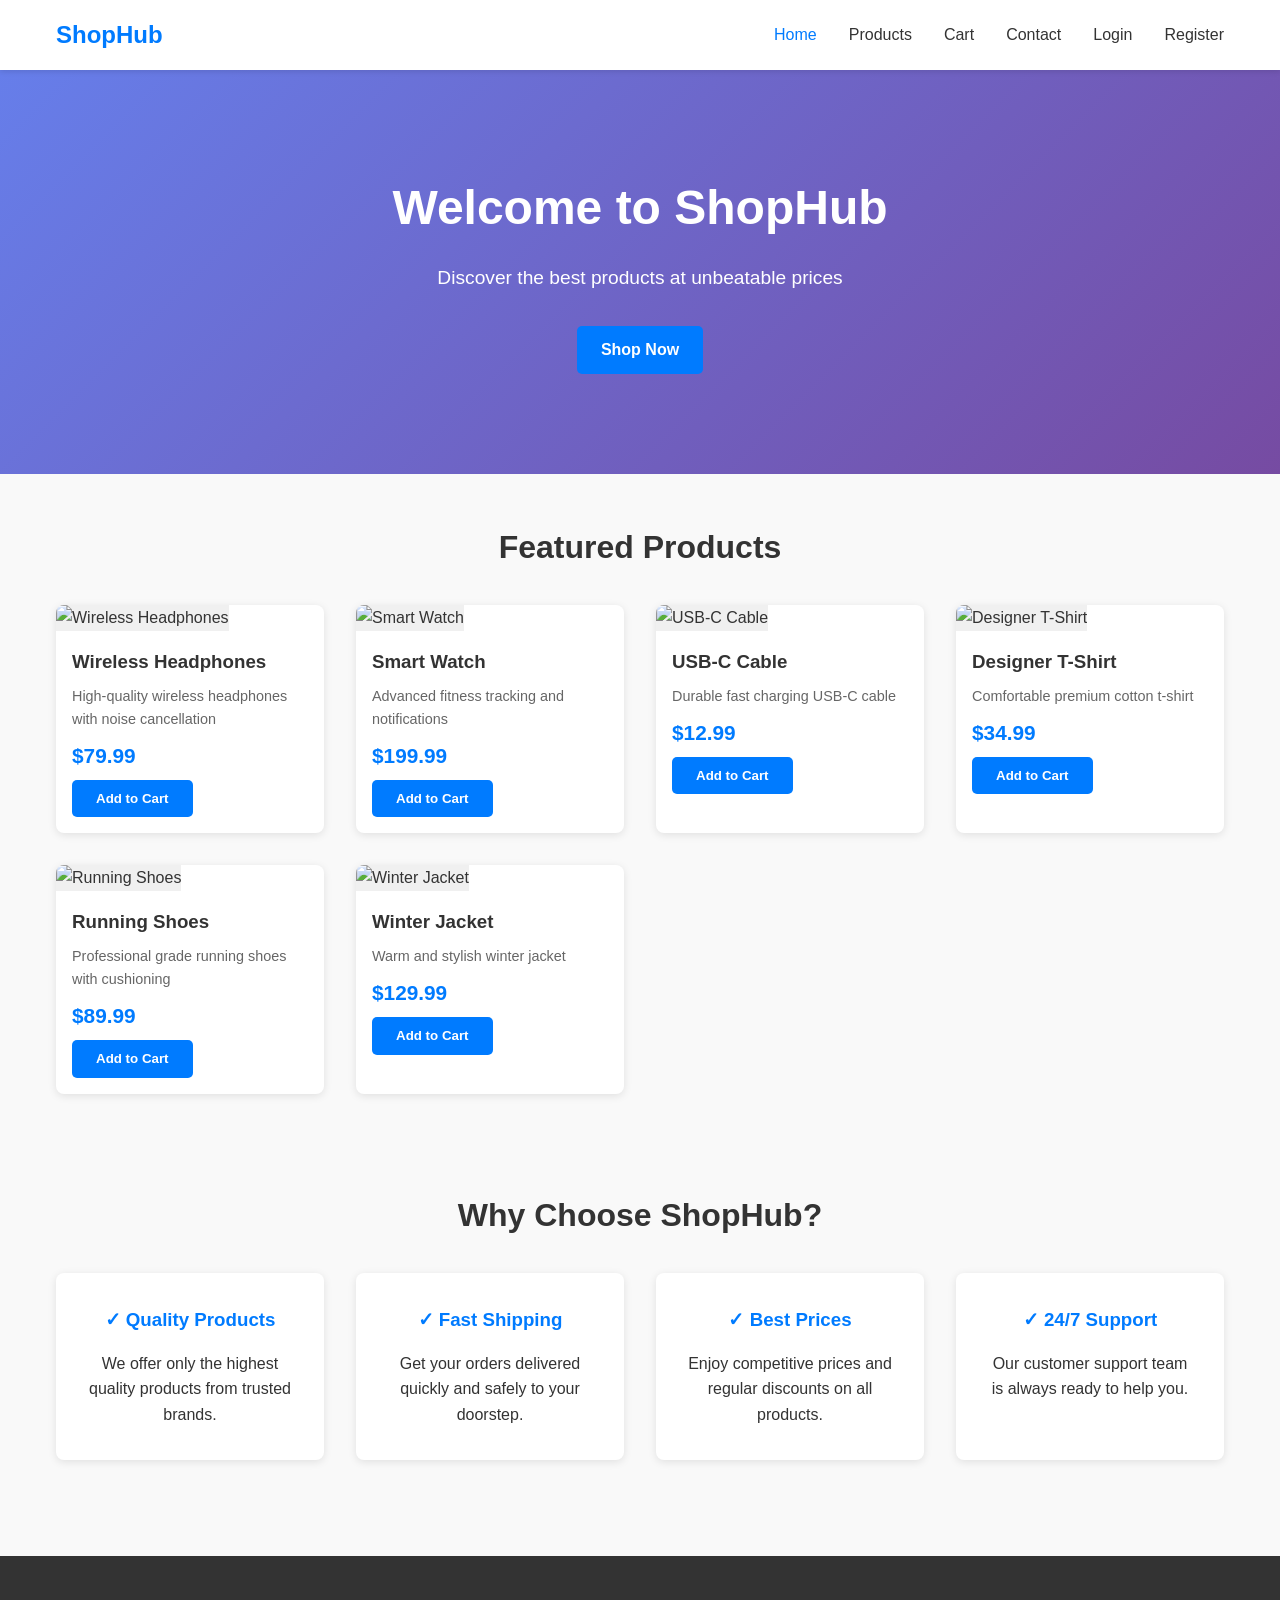
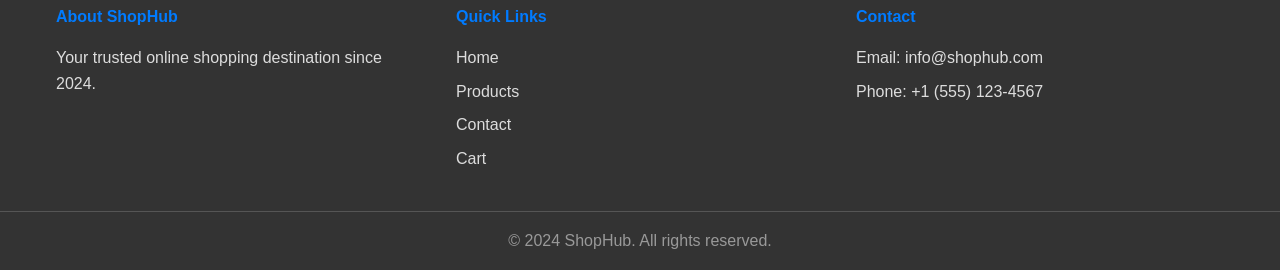
==== admin.html @ e490ec45 "Initial commit - E-commerce website" ====
<!DOCTYPE html>
<html lang="en">
<head>
    <meta charset="UTF-8">
    <meta name="viewport" content="width=device-width, initial-scale=1.0">
    <title>Admin Panel - ShopHub</title>
    <link rel="preconnect" href="https://fonts.googleapis.com">
    <link rel="preconnect" href="https://fonts.gstatic.com" crossorigin>
    <link href="https://fonts.googleapis.com/css2?family=Iosevka+Charon+Mono:ital,wght@0,300;0,400;0,500;0,700;1,300;1,400;1,500;1,700&family=Playwrite+DK+Uloopet+Guides&display=swap" rel="stylesheet">
    <link rel="stylesheet" href="style.css">
</head>
<body>
    <!-- Header & Navigation -->
    <header>
        <nav class="navbar">
            <div class="container">
                <div class="logo">ShopHub Admin</div>
                <ul class="nav-menu">
                    <li><a href="index.html">Back to Shop</a></li>
                    <li><a href="admin.html" class="active">Dashboard</a></li>
                </ul>
                <div class="hamburger">
                    <span></span>
                    <span></span>
                    <span></span>
                </div>
            </div>
        </nav>
    </header>

    <!-- Admin Panel -->
    <section class="admin-panel">
        <div class="container">
            <h1>Admin Dashboard</h1>

            <!-- Admin Stats -->
            <div class="admin-stats">
                <div class="stat-card">
                    <h3>Total Users</h3>
                    <div class="stat-number" id="totalUsers">0</div>
                </div>
                <div class="stat-card">
                    <h3>Total Orders</h3>
                    <div class="stat-number" id="totalOrders">0</div>
                </div>
                <div class="stat-card">
                    <h3>Total Messages</h3>
                    <div class="stat-number" id="totalMessages">0</div>
                </div>
                <div class="stat-card">
                    <h3>Revenue</h3>
                    <div class="stat-number" id="totalRevenue">$0.00</div>
                </div>
            </div>

            <!-- Admin Tabs -->
            <div class="admin-tabs">
                <button class="tab-btn active" onclick="showTab('users')">Users</button>
                <button class="tab-btn" onclick="showTab('orders')">Orders</button>
                <button class="tab-btn" onclick="showTab('messages')">Messages</button>
            </div>

            <!-- Users Tab -->
            <div id="usersTab" class="admin-tab-content active">
                <h2>Registered Users</h2>
                <div class="admin-table-container">
                    <table class="admin-table" id="usersTable">
                        <thead>
                            <tr>
                                <th>Name</th>
                                <th>Email</th>
                                <th>Phone</th>
                                <th>Registration Date</th>
                                <th>Actions</th>
                            </tr>
                        </thead>
                        <tbody id="usersTableBody">
                            <!-- Users will be loaded here -->
                        </tbody>
                    </table>
                </div>
            </div>

            <!-- Orders Tab -->
            <div id="ordersTab" class="admin-tab-content">
                <h2>Order History</h2>
                <div class="admin-table-container">
                    <table class="admin-table" id="ordersTable">
                        <thead>
                            <tr>
                                <th>Order ID</th>
                                <th>Customer</th>
                                <th>Email</th>
                                <th>Phone</th>
                                <th>Items</th>
                                <th>Total</th>
                                <th>Date</th>
                                <th>Actions</th>
                            </tr>
                        </thead>
                        <tbody id="ordersTableBody">
                            <!-- Orders will be loaded here -->
                        </tbody>
                    </table>
                </div>
            </div>

            <!-- Messages Tab -->
            <div id="messagesTab" class="admin-tab-content">
                <h2>Contact Messages</h2>
                <div class="admin-table-container">
                    <table class="admin-table" id="messagesTable">
                        <thead>
                            <tr>
                                <th>Name</th>
                                <th>Email</th>
                                <th>Subject</th>
                                <th>Message</th>
                                <th>Date</th>
                                <th>Actions</th>
                            </tr>
                        </thead>
                        <tbody id="messagesTableBody">
                            <!-- Messages will be loaded here -->
                        </tbody>
                    </table>
                </div>
            </div>
        </div>
    </section>

    <!-- Footer -->
    <footer>
        <div class="container footer-content">
            <div class="footer-section">
                <h4>About ShopHub</h4>
                <p>Your trusted online shopping destination since 2024.</p>
            </div>
            <div class="footer-section">
                <h4>Quick Links</h4>
                <ul>
                    <li><a href="index.html">Home</a></li>
                    <li><a href="products.html">Products</a></li>
                    <li><a href="contact.html">Contact</a></li>
                    <li><a href="cart.html">Cart</a></li>
                </ul>
            </div>
            <div class="footer-section">
                <h4>Contact</h4>
                <p>Email: info@shophub.com</p>
                <p>Phone: +1 (555) 123-4567</p>
            </div>
        </div>
        <div class="footer-bottom">
            <p>&copy; 2024 ShopHub. All rights reserved.</p>
        </div>
    </footer>
    <script src="script.js"></script>

<script>
window.onload = function () {
    let access = sessionStorage.getItem("adminAccess");

    if (access !== "granted") {
        let password = prompt("Enter Admin Password:");
        console.log("Entered:", password);
        if (password && password.trim() === "Soumya_admin_2026_@7325996774") {
            sessionStorage.setItem("adminAccess", "granted");
            loadAdminData();
        } else {
            alert("Access Denied!");
            window.location.href = "index.html";
        }
    } else {
        loadAdminData();
    }
}
</script>
</body>
</html>
---- style.css ----
* {
    margin: 0;
    padding: 0;
    box-sizing: border-box;
}

body {
    font-family: 'Segoe UI', Tahoma, Geneva, Verdana, sans-serif;
    line-height: 1.6;
    color: #333;
    background-color: #f9f9f9;
}

.container {
    max-width: 1200px;
    margin: 0 auto;
    padding: 0 1rem;
}

/* Header & Navigation */
header {
    background-color: #fff;
    box-shadow: 0 2px 5px rgba(0,0,0,0.1);
    position: sticky;
    top: 0;
    z-index: 100;
}

.navbar {
    padding: 0;
}

.navbar .container {
    display: flex;
    justify-content: space-between;
    align-items: center;
    padding: 1rem 1rem;
}

.logo {
    font-size: 1.5rem;
    font-weight: bold;
    color: #007bff;
    text-decoration: none;
}

.nav-menu {
    display: flex !important;
    list-style: none;
    gap: 2rem;
}

.nav-menu a {
    text-decoration: none;
    color: #333;
    transition: color 0.3s;
    font-weight: 500;
}

.nav-menu a:hover,
.nav-menu a.active {
    color: #007bff;
}

.hamburger {
    display: none;
    flex-direction: column;
    cursor: pointer;
}

.hamburger span {
    width: 25px;
    height: 3px;
    background-color: #333;
    margin: 5px 0;
    transition: 0.3s;
}

.hamburger.active span:nth-child(1) {
    transform: rotate(-45deg) translate(-5px, 6px);
}

.hamburger.active span:nth-child(2) {
    opacity: 0;
}

.hamburger.active span:nth-child(3) {
    transform: rotate(45deg) translate(-5px, -6px);
}

/* Hero Section */
.hero {
    background: linear-gradient(135deg, #667eea 0%, #764ba2 100%);
    color: white;
    padding: 100px 20px;
    text-align: center;
}

.hero-content h1 {
    font-size: 3rem;
    margin-bottom: 1rem;
}

.hero-content p {
    font-size: 1.2rem;
    margin-bottom: 2rem;
}

/* Featured Products Section */
.featured-products {
    padding: 3rem 0;
}

.featured-products h2 {
    text-align: center;
    font-size: 2rem;
    margin-bottom: 2rem;
    color: #333;
}

/* Products Grid */
.products-grid {
    display: grid;
    grid-template-columns: repeat(auto-fill, minmax(250px, 1fr));
    gap: 2rem;
    margin-top: 2rem;
}

.product-card {
    background: #fff;
    border-radius: 8px;
    overflow: hidden;
    box-shadow: 0 2px 8px rgba(0,0,0,0.1);
    transition: transform 0.3s, box-shadow 0.3s;
}

.product-card:hover {
    transform: translateY(-5px);
    box-shadow: 0 5px 20px rgba(0,0,0,0.15);
}

.product-image {
    width: 100%;
    height: 200px;
    object-fit: cover;
    background-color: #f0f0f0;
}

.product-info {
    padding: 1rem;
}

.product-info h3 {
    margin-bottom: 0.5rem;
    color: #333;
}

.product-info p {
    font-size: 0.9rem;
    color: #666;
    margin-bottom: 0.5rem;
}

.product-info .category {
    font-size: 0.85rem;
    color: #999;
    font-weight: 600;
}

.product-price {
    font-size: 1.3rem;
    color: #007bff;
    font-weight: bold;
    margin: 0.5rem 0;
}

/* Buttons */
.btn {
    display: inline-block;
    background-color: #007bff;
    color: white;
    padding: 0.7rem 1.5rem;
    border: none;
    border-radius: 5px;
    cursor: pointer;
    text-decoration: none;
    font-weight: 600;
    transition: background-color 0.3s;
    text-align: center;
}

.btn:hover {
    background-color: #0056b3;
}

.btn-primary {
    background-color: #007bff;
}

.btn-primary:hover {
    background-color: #0056b3;
}

.btn-secondary {
    background-color: #6c757d;
}

.btn-secondary:hover {
    background-color: #545b62;
}

.btn-full {
    width: 100%;
    display: block;
    margin-top: 1rem;
}

.btn-remove {
    background-color: #dc3545;
    color: white;
    border: none;
    padding: 0.5rem 1rem;
    border-radius: 5px;
    cursor: pointer;
    font-weight: bold;
    transition: background-color 0.3s;
}

.btn-remove:hover {
    background-color: #c82333;
}

/* About Section */
.about {
    background-color: #f9f9f9;
    padding: 3rem 0;
}

.about h2 {
    text-align: center;
    font-size: 2rem;
    margin-bottom: 2rem;
}

.features-grid {
    display: grid;
    grid-template-columns: repeat(auto-fit, minmax(250px, 1fr));
    gap: 2rem;
    margin-top: 2rem;
}

.feature {
    background: white;
    padding: 2rem;
    border-radius: 8px;
    box-shadow: 0 2px 8px rgba(0,0,0,0.1);
    text-align: center;
}

.feature h3 {
    color: #007bff;
    margin-bottom: 1rem;
}

/* Products Page */
.products-page {
    padding: 2rem 0;
}

.products-page h1 {
    font-size: 2.5rem;
    margin-bottom: 2rem;
    text-align: center;
}

.filter-section {
    display: flex;
    gap: 1rem;
    margin-bottom: 2rem;
    flex-wrap: wrap;
    justify-content: center;
}

.search-box,
.filter-select {
    padding: 0.7rem;
    border: 1px solid #ddd;
    border-radius: 5px;
    font-size: 1rem;
}

.search-box {
    flex: 1;
    min-width: 200px;
}

.filter-select {
    min-width: 150px;
}

.no-products {
    text-align: center;
    padding: 2rem;
    font-size: 1.1rem;
    color: #666;
}

/* Cart Page */
.cart-page {
    padding: 2rem 0;
}

.cart-page h1 {
    font-size: 2.5rem;
    margin-bottom: 2rem;
    text-align: center;
}

.cart-wrapper {
    display: grid;
    grid-template-columns: 2fr 1fr;
    gap: 2rem;
    margin-top: 2rem;
}

.cart-items {
    background: white;
    padding: 2rem;
    border-radius: 8px;
    box-shadow: 0 2px 8px rgba(0,0,0,0.1);
}

.empty-cart {
    text-align: center;
    padding: 3rem;
}

.cart-item {
    display: flex;
    gap: 1rem;
    padding: 1rem 0;
    border-bottom: 1px solid #eee;
    align-items: center;
}

.cart-item:last-child {
    border-bottom: none;
}

.cart-item-image {
    width: 100px;
    height: 100px;
    object-fit: cover;
    border-radius: 5px;
}

.cart-item-info {
    flex: 1;
}

.cart-item-info h3 {
    margin-bottom: 0.5rem;
}

.cart-item-info p {
    margin: 0.25rem 0;
    color: #666;
    font-size: 0.9rem;
}

.cart-item-price {
    color: #007bff;
    font-weight: bold;
    font-size: 1.1rem;
}

.cart-item-quantity {
    display: flex;
    align-items: center;
    gap: 0.5rem;
}

.cart-item-quantity button {
    background-color: #007bff;
    color: white;
    border: none;
    width: 30px;
    height: 30px;
    border-radius: 3px;
    cursor: pointer;
    font-weight: bold;
}

.cart-item-quantity button:hover {
    background-color: #0056b3;
}

.cart-item-quantity input {
    width: 40px;
    text-align: center;
    border: 1px solid #ddd;
    padding: 0.3rem;
    border-radius: 3px;
}

.cart-item-total {
    font-weight: bold;
    font-size: 1.1rem;
    min-width: 100px;
    text-align: right;
}

.cart-summary {
    background: white;
    padding: 2rem;
    border-radius: 8px;
    box-shadow: 0 2px 8px rgba(0,0,0,0.1);
    height: fit-content;
    position: sticky;
    top: 100px;
}

.cart-summary h2 {
    margin-bottom: 1rem;
    padding-bottom: 1rem;
    border-bottom: 2px solid #007bff;
}

.summary-row {
    display: flex;
    justify-content: space-between;
    margin-bottom: 0.5rem;
    padding: 0.5rem 0;
}

.summary-row.total {
    font-size: 1.2rem;
    font-weight: bold;
    border-top: 1px solid #ddd;
    padding-top: 1rem;
    margin-top: 1rem;
}

/* Checkout Page */
.checkout-page {
    padding: 2rem 0;
}

.checkout-page h1 {
    font-size: 2.5rem;
    margin-bottom: 2rem;
    text-align: center;
}

.checkout-wrapper {
    display: grid;
    grid-template-columns: 2fr 1fr;
    gap: 2rem;
}

.checkout-section {
    background: white;
    padding: 2rem;
    border-radius: 8px;
    box-shadow: 0 2px 8px rgba(0,0,0,0.1);
}

.checkout-section h2 {
    margin-bottom: 1.5rem;
    padding-bottom: 1rem;
    border-bottom: 2px solid #007bff;
}

.form-group {
    margin-bottom: 1.5rem;
}

.form-group label {
    display: block;
    margin-bottom: 0.5rem;
    font-weight: 600;
    color: #333;
}

.form-group input,
.form-group textarea {
    width: 100%;
    padding: 0.7rem;
    border: 1px solid #ddd;
    border-radius: 5px;
    font-family: inherit;
    font-size: 1rem;
}

.form-group input:focus,
.form-group textarea:focus {
    outline: none;
    border-color: #007bff;
    box-shadow: 0 0 5px rgba(0, 123, 255, 0.25);
}

.form-row {
    display: grid;
    grid-template-columns: 1fr 1fr;
    gap: 1rem;
}

.order-summary {
    background: white;
    padding: 2rem;
    border-radius: 8px;
    box-shadow: 0 2px 8px rgba(0,0,0,0.1);
    height: fit-content;
    position: sticky;
    top: 100px;
}

.order-summary h2 {
    margin-bottom: 1.5rem;
    padding-bottom: 1rem;
    border-bottom: 2px solid #007bff;
}

.items-summary {
    margin-bottom: 1.5rem;
    max-height: 300px;
    overflow-y: auto;
}

.summary-item {
    display: flex;
    justify-content: space-between;
    padding: 0.5rem 0;
    border-bottom: 1px solid #eee;
}

.summary-totals .summary-row {
    padding: 0.5rem 0;
}

/* Contact Page */
.contact-page {
    padding: 2rem 0;
}

.contact-page h1 {
    font-size: 2.5rem;
    margin-bottom: 1rem;
    text-align: center;
}

.subtitle {
    text-align: center;
    color: #666;
    font-size: 1.1rem;
    margin-bottom: 3rem;
}

.contact-wrapper {
    display: grid;
    grid-template-columns: 1fr 1fr;
    gap: 3rem;
}

.contact-form-section {
    background: white;
    padding: 2rem;
    border-radius: 8px;
    box-shadow: 0 2px 8px rgba(0,0,0,0.1);
}

.contact-form-section h2 {
    margin-bottom: 1.5rem;
}

.contact-form {
    margin-bottom: 1rem;
}

.message {
    padding: 1rem;
    border-radius: 5px;
    margin-top: 1rem;
    display: none;
}

.message.show {
    display: block;
}

.message.success {
    background-color: #d4edda;
    color: #155724;
    border: 1px solid #c3e6cb;
}

.contact-info-section {
    display: flex;
    flex-direction: column;
    gap: 2rem;
}

.info-box {
    background: white;
    padding: 1.5rem;
    border-radius: 8px;
    box-shadow: 0 2px 8px rgba(0,0,0,0.1);
}

.info-box h3 {
    color: #007bff;
    margin-bottom: 1rem;
}

.info-box p {
    color: #666;
    line-height: 1.8;
}

.social-links {
    display: flex;
    gap: 1rem;
}

.social-link {
    display: inline-block;
    background-color: #007bff;
    color: white;
    padding: 0.5rem 1rem;
    border-radius: 5px;
    text-decoration: none;
    transition: background-color 0.3s;
}

.social-link:hover {
    background-color: #0056b3;
}

/* Footer */
footer {
    background-color: #333;
    color: white;
    padding: 3rem 0 1rem;
    margin-top: 3rem;
}

.footer-content {
    display: grid;
    grid-template-columns: repeat(auto-fit, minmax(250px, 1fr));
    gap: 2rem;
    margin-bottom: 2rem;
}

.footer-section h4 {
    margin-bottom: 1rem;
    color: #007bff;
}

.footer-section p {
    margin-bottom: 0.5rem;
    color: #ddd;
}

.footer-section ul {
    list-style: none;
}

.footer-section ul li {
    margin-bottom: 0.5rem;
}

.footer-section a {
    color: #ddd;
    text-decoration: none;
    transition: color 0.3s;
}

.footer-section a:hover {
    color: #007bff;
}

.footer-bottom {
    text-align: center;
    padding-top: 1rem;
    border-top: 1px solid #555;
    color: #999;
}

/* Modern Glass-Frame Alert System */
.glass-alert-container {
    position: fixed;
    top: 20px;
    right: 20px;
    z-index: 9999;
    display: flex;
    flex-direction: column;
    gap: 10px;
}

.glass-alert {
    min-width: 300px;
    max-width: 500px;
    padding: 16px 20px;
    border-radius: 12px;
    backdrop-filter: blur(10px);
    -webkit-backdrop-filter: blur(10px);
    border: 1px solid rgba(255, 255, 255, 0.2);
    box-shadow: 0 8px 32px rgba(31, 38, 135, 0.15);
    animation: slideIn 0.3s ease-out;
    opacity: 0;
    transform: translateX(400px);
    transition: all 0.3s ease-out;
}

.glass-alert.show {
    opacity: 1;
    transform: translateX(0);
}

.glass-alert.glass-alert-success {
    background: linear-gradient(135deg, rgba(76, 175, 80, 0.1), rgba(102, 187, 106, 0.1));
    border-color: rgba(76, 175, 80, 0.3);
}

.glass-alert.glass-alert-error {
    background: linear-gradient(135deg, rgba(244, 67, 54, 0.1), rgba(239, 83, 80, 0.1));
    border-color: rgba(244, 67, 54, 0.3);
}

.glass-alert.glass-alert-info {
    background: linear-gradient(135deg, rgba(33, 150, 243, 0.1), rgba(66, 165, 245, 0.1));
    border-color: rgba(33, 150, 243, 0.3);
}

.glass-alert-content {
    display: flex;
    align-items: center;
    gap: 12px;
    color: #333;
    font-weight: 500;
    font-size: 0.95rem;
}

.glass-alert-icon {
    font-size: 1.5rem;
    font-weight: bold;
    min-width: 24px;
    display: flex;
    align-items: center;
    justify-content: center;
}

.glass-alert.glass-alert-success .glass-alert-icon {
    color: #4CAF50;
}

.glass-alert.glass-alert-error .glass-alert-icon {
    color: #F44336;
}

.glass-alert.glass-alert-info .glass-alert-icon {
    color: #2196F3;
}

@keyframes slideIn {
    from {
        opacity: 0;
        transform: translateX(400px);
    }
    to {
        opacity: 1;
        transform: translateX(0);
    }
}

/* Authentication Pages */
.auth-page {
    background: linear-gradient(135deg, #667eea 0%, #764ba2 100%);
    min-height: 100vh;
    display: flex;
    align-items: center;
    padding: 2rem 0;
}

.auth-wrapper {
    position: relative;
    display: flex;
    justify-content: center;
    align-items: center;
}

.auth-container {
    background: rgba(255, 255, 255, 0.95);
    backdrop-filter: blur(10px);
    border-radius: 20px;
    padding: 3rem;
    box-shadow: 0 20px 60px rgba(0, 0, 0, 0.2);
    max-width: 450px;
    width: 100%;
    border: 1px solid rgba(255, 255, 255, 0.2);
    z-index: 10;
    animation: fadeInUp 0.6s ease-out;
}

.login-container {
    max-width: 400px;
}

.register-container {
    max-width: 500px;
}

@keyframes fadeInUp {
    from {
        opacity: 0;
        transform: translateY(30px);
    }
    to {
        opacity: 1;
        transform: translateY(0);
    }
}

.auth-header {
    text-align: center;
    margin-bottom: 2rem;
}

.auth-header h1 {
    font-size: 2rem;
    color: #333;
    margin-bottom: 0.5rem;
}

.auth-header p {
    color: #666;
    font-size: 0.95rem;
}

.auth-form {
    display: flex;
    flex-direction: column;
}

.auth-form .form-group {
    margin-bottom: 1.3rem;
}

.auth-form .form-group label {
    display: block;
    margin-bottom: 0.6rem;
    font-weight: 600;
    color: #333;
    font-size: 0.95rem;
}

.auth-form .form-group input {
    width: 100%;
    padding: 0.85rem;
    border: 1.5px solid #e0e0e0;
    border-radius: 10px;
    font-size: 0.95rem;
    transition: all 0.3s ease;
    font-family: inherit;
}

.auth-form .form-group input:focus {
    outline: none;
    border-color: #007bff;
    box-shadow: 0 0 0 3px rgba(0, 123, 255, 0.1);
}

.form-options {
    display: flex;
    justify-content: space-between;
    align-items: center;
    margin-bottom: 1.5rem;
    font-size: 0.9rem;
}

.remember-me {
    display: flex;
    align-items: center;
    color: #666;
    cursor: pointer;
}

.remember-me input {
    margin-right: 0.5rem;
    cursor: pointer;
}

.forgot-password {
    color: #007bff;
    text-decoration: none;
    transition: color 0.3s;
}

.forgot-password:hover {
    color: #0056b3;
}

.terms-checkbox {
    display: flex;
    align-items: flex-start;
    color: #666;
    font-size: 0.9rem;
    margin-bottom: 1.5rem;
    cursor: pointer;
}

.terms-checkbox input {
    margin-right: 0.5rem;
    margin-top: 2px;
    cursor: pointer;
}

.terms-checkbox a {
    color: #007bff;
    text-decoration: none;
}

.terms-checkbox a:hover {
    text-decoration: underline;
}

.auth-footer {
    text-align: center;
    margin-top: 1.5rem;
    color: #666;
    font-size: 0.9rem;
}

.auth-footer a {
    color: #007bff;
    font-weight: 600;
    text-decoration: none;
    transition: color 0.3s;
}

.auth-footer a:hover {
    color: #0056b3;
}

/* Decorative Shapes */
.auth-decoration {
    position: absolute;
    width: 100%;
    height: 100%;
    overflow: hidden;
    z-index: 0;
}

.shape {
    position: absolute;
    opacity: 0.1;
    border-radius: 50%;
}

.shape-1 {
    width: 200px;
    height: 200px;
    background: white;
    top: -50px;
    left: -50px;
}

.shape-2 {
    width: 300px;
    height: 300px;
    background: white;
    bottom: -100px;
    right: -50px;
}

.shape-3 {
    width: 150px;
    height: 150px;
    background: white;
    top: 50%;
    right: 10%;
}

.form-row {
    display: grid;
    grid-template-columns: 1fr 1fr;
    gap: 1rem;
}

/* Responsive Design */
@media (max-width: 768px) {
    .glass-alert-container {
        left: 10px;
        right: 10px;
        top: 10px;
    }

    .glass-alert {
        min-width: auto;
        max-width: 100%;
    }

    .hamburger {
        display: flex;
    }

    .nav-menu {
        position: absolute;
        top: 60px;
        left: 0;
        right: 0;
        background-color: white;
        flex-direction: column;
        gap: 0;
        display: none;
    }

    .nav-menu.active {
        display: flex;
    }

    .nav-menu li {
        padding: 1rem;
        border-bottom: 1px solid #eee;
    }

    .hero-content h1 {
        font-size: 2rem;
    }

    .hero-content p {
        font-size: 1rem;
    }

    .cart-wrapper,
    .checkout-wrapper,
    .contact-wrapper {
        grid-template-columns: 1fr;
    }

    .cart-summary,
    .order-summary {
        position: static;
        margin-bottom: 2rem;
    }

    .filter-section {
        flex-direction: column;
    }

    .search-box,
    .filter-select {
        width: 100%;
    }

    .form-row {
        grid-template-columns: 1fr;
        gap: 0;
    }

    .cart-item {
        flex-direction: column;
        align-items: flex-start;
    }

    .cart-item-total {
        align-self: flex-end;
    }

    .auth-container {
        padding: 2rem;
        border-radius: 16px;
        max-width: 100%;
        margin: 0 1rem;
    }

    .auth-header h1 {
        font-size: 1.5rem;
    }

    .auth-decoration {
        display: none;
    }
}

    /* Print Styles */
@media print {
    * {
        -webkit-print-color-adjust: exact !important;
        print-color-adjust: exact !important;
    }

    body {
        background: white !important;
        color: black !important;
    }

    header, footer, .btn, .order-actions {
        display: none !important;
    }

    .checkout-page {
        padding: 0 !important;
        min-height: auto !important;
    }

    .container {
        max-width: none !important;
        padding: 0 !important;
        margin: 0 !important;
    }

    .checkout-wrapper {
        display: block !important;
        grid-template-columns: 1fr !important;
        gap: 20px !important;
    }

    .checkout-section, .order-summary {
        box-shadow: none !important;
        border: 1px solid #ddd !important;
        page-break-inside: avoid;
    }

    .bill-header {
        text-align: center;
        border-bottom: 2px solid #007bff;
        padding-bottom: 20px;
        margin-bottom: 30px;
    }

    .bill-header h1 {
        color: #007bff !important;
        font-size: 28px !important;
        margin-bottom: 10px;
    }

    .bill-info {
        display: grid;
        grid-template-columns: 1fr 1fr;
        gap: 20px;
        margin-bottom: 30px;
    }

    .bill-section {
        margin-bottom: 20px;
    }

    .bill-section h3 {
        color: #333 !important;
        border-bottom: 1px solid #ddd;
        padding-bottom: 5px;
        margin-bottom: 10px;
    }

    .bill-table {
        width: 100%;
        border-collapse: collapse;
        margin: 20px 0;
    }

    .bill-table th, .bill-table td {
        border: 1px solid #ddd;
        padding: 8px 12px;
        text-align: left;
    }

    .bill-table th {
        background-color: #f8f9fa !important;
        font-weight: bold;
    }

    .bill-total {
        background-color: #e9ecef !important;
        font-weight: bold;
    }

    .bill-footer {
        margin-top: 40px;
        text-align: center;
        border-top: 1px solid #ddd;
        padding-top: 20px;
    }

    .tracking-info {
        background-color: #f8f9fa !important;
        padding: 15px;
        border-radius: 5px;
        margin: 20px 0;
    }
}
/* Admin Panel Styles */
.admin-panel {
    padding: 2rem 0;
    background-color: #f8f9fa;
}

.admin-panel h1 {
    text-align: center;
    margin-bottom: 2rem;
    color: #333;
}

.admin-stats {
    display: grid;
    grid-template-columns: repeat(auto-fit, minmax(200px, 1fr));
    gap: 1rem;
    margin-bottom: 2rem;
}

.stat-card {
    background: white;
    padding: 1.5rem;
    border-radius: 8px;
    box-shadow: 0 2px 8px rgba(0,0,0,0.1);
    text-align: center;
}

.stat-card h3 {
    color: #666;
    margin-bottom: 0.5rem;
    font-size: 0.9rem;
    text-transform: uppercase;
    letter-spacing: 1px;
}

.stat-number {
    font-size: 2rem;
    font-weight: bold;
    color: #007bff;
}

.admin-tabs {
    display: flex;
    margin-bottom: 2rem;
    border-bottom: 1px solid #ddd;
}

.tab-btn {
    background: none;
    border: none;
    padding: 1rem 2rem;
    cursor: pointer;
    font-weight: 600;
    color: #666;
    border-bottom: 3px solid transparent;
    transition: all 0.3s;
}

.tab-btn.active {
    color: #007bff;
    border-bottom-color: #007bff;
}

.tab-btn:hover {
    color: #007bff;
}

.admin-tab-content {
    display: none;
    background: white;
    padding: 2rem;
    border-radius: 8px;
    box-shadow: 0 2px 8px rgba(0,0,0,0.1);
}

.admin-tab-content.active {
    display: block;
}

.admin-tab-content h2 {
    margin-bottom: 1.5rem;
    color: #333;
}

.admin-table-container {
    overflow-x: auto;
}

.admin-table {
    width: 100%;
    border-collapse: collapse;
    margin-top: 1rem;
}

.admin-table th, .admin-table td {
    padding: 0.75rem;
    text-align: left;
    border-bottom: 1px solid #ddd;
}

.admin-table th {
    background-color: #f8f9fa;
    font-weight: 600;
    color: #333;
}

.admin-table tr:hover {
    background-color: #f8f9fa;
}

.btn-admin {
    background-color: #28a745;
    color: white;
    border: none;
    padding: 0.4rem 0.8rem;
    border-radius: 4px;
    cursor: pointer;
    font-size: 0.8rem;
    margin-right: 0.5rem;
}

.btn-admin:hover {
    background-color: #218838;
}

.btn-admin-danger {
    background-color: #dc3545;
}

.btn-admin-danger:hover {
    background-color: #c82333;
}

.order-actions {
    display: flex;
    gap: 1rem;
    margin: 1rem 0;
}
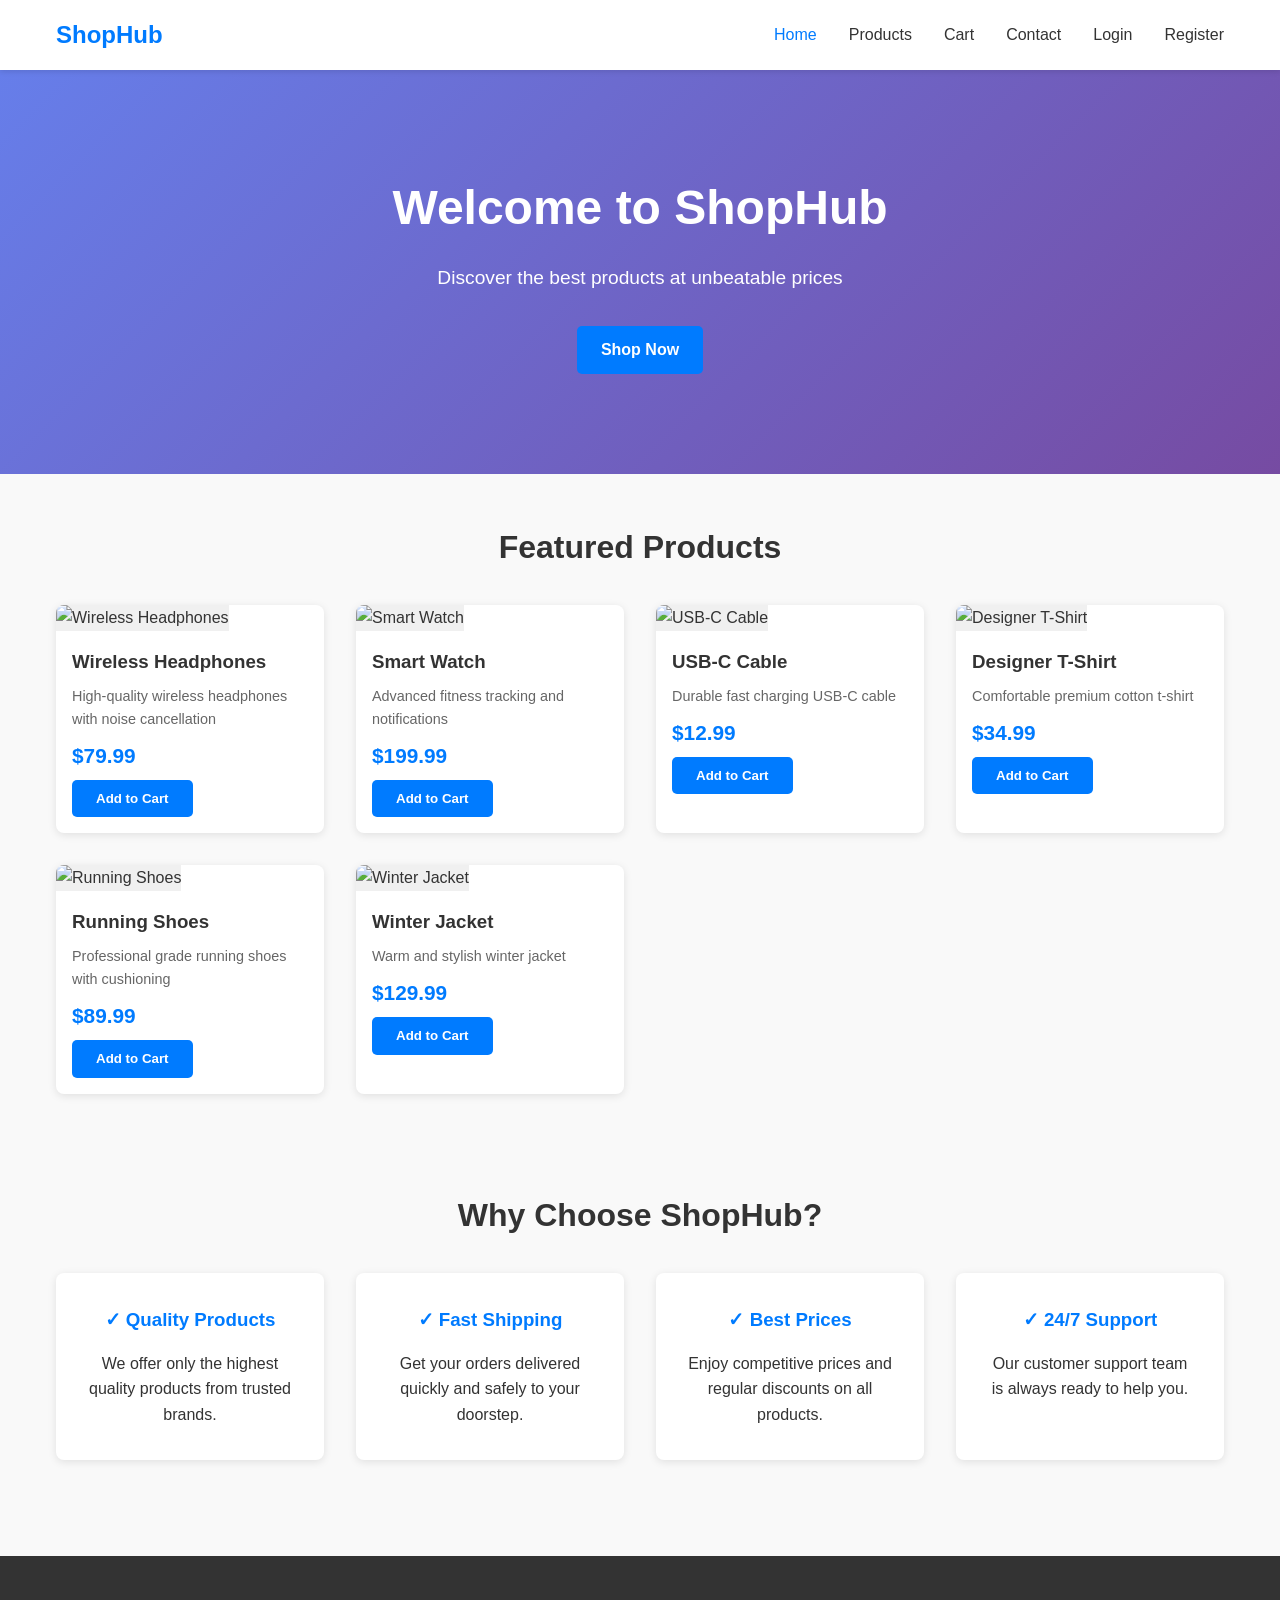
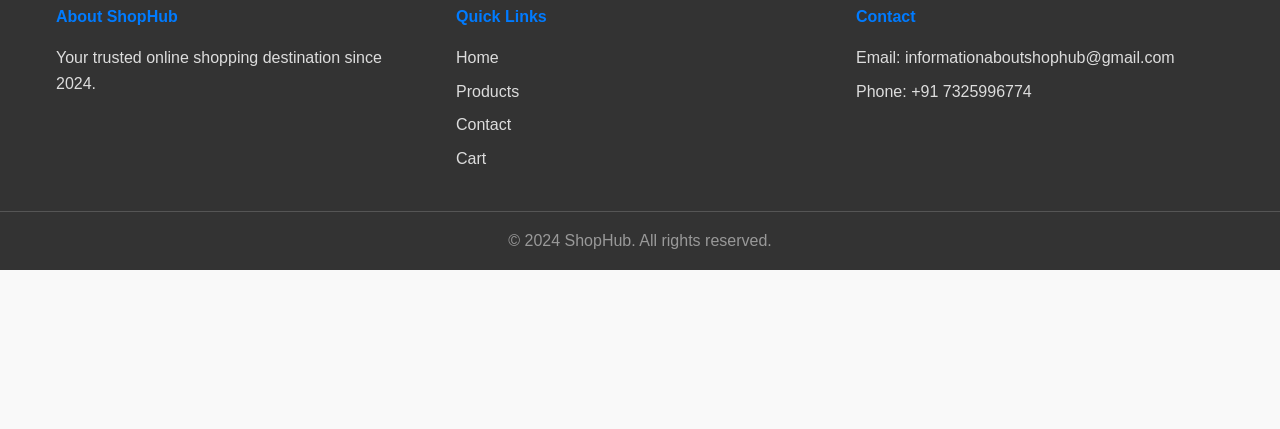
==== commit a280a4ba: "e commerce we page" ====
--- a/admin.html
+++ b/admin.html
@@ -147,8 +147,8 @@
             </div>
             <div class="footer-section">
                 <h4>Contact</h4>
-                <p>Email: info@shophub.com</p>
-                <p>Phone: +1 (555) 123-4567</p>
+                <p>Email: informationaboutshophub@gmail.com</p>
+                <p>Phone: +91 7325996774</p>
             </div>
         </div>
         <div class="footer-bottom">
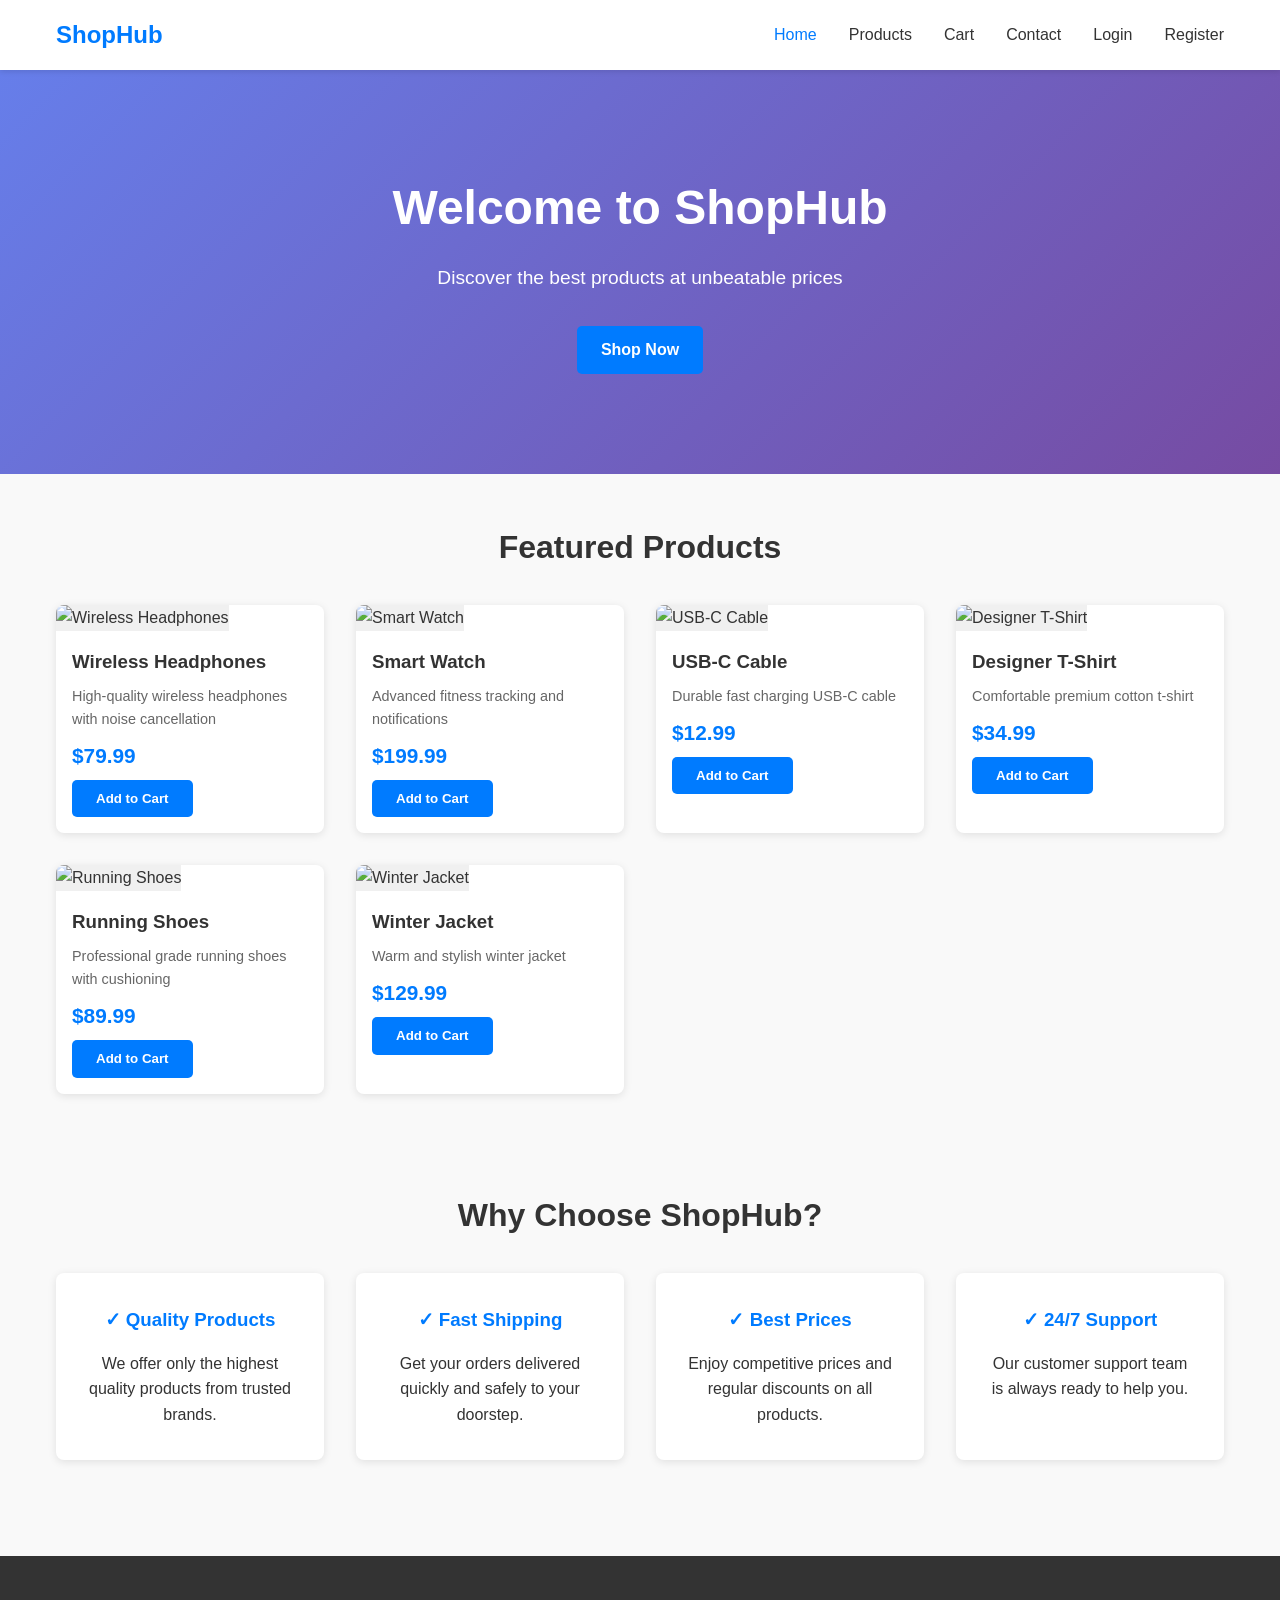
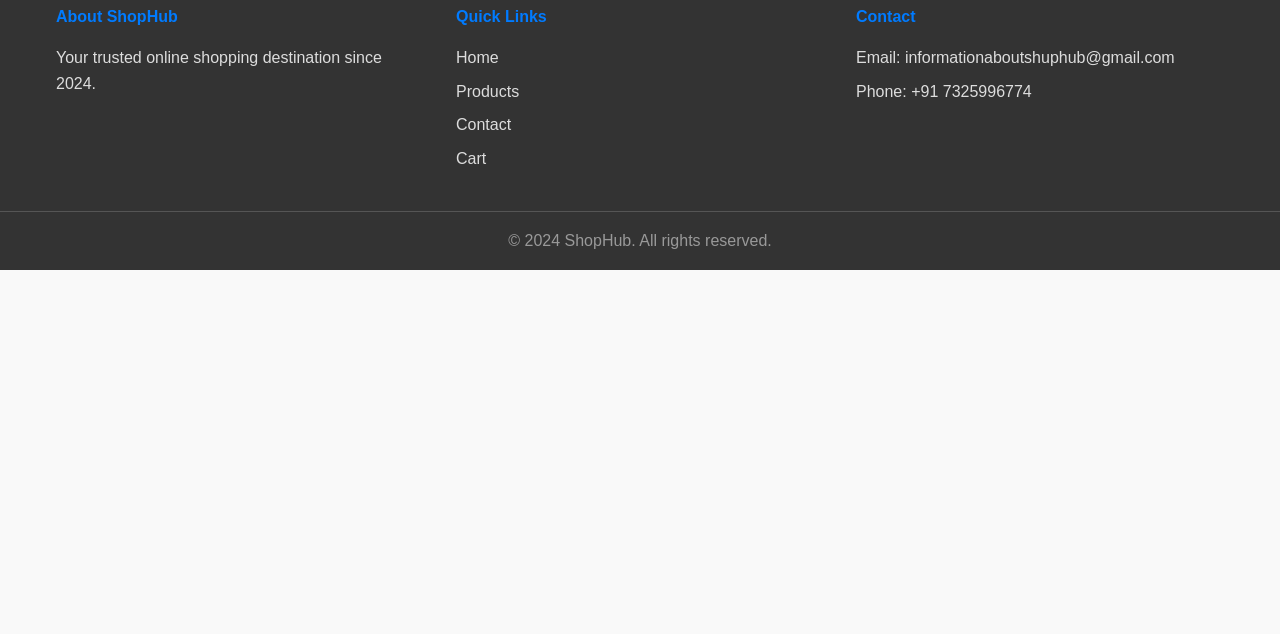
==== commit 6fff48e5: "e commerce web page" ====
--- a/admin.html
+++ b/admin.html
@@ -147,7 +147,7 @@
             </div>
             <div class="footer-section">
                 <h4>Contact</h4>
-                <p>Email: informationaboutshophub@gmail.com</p>
+                <p>Email: informationaboutshuphub@gmail.com</p>
                 <p>Phone: +91 7325996774</p>
             </div>
         </div>
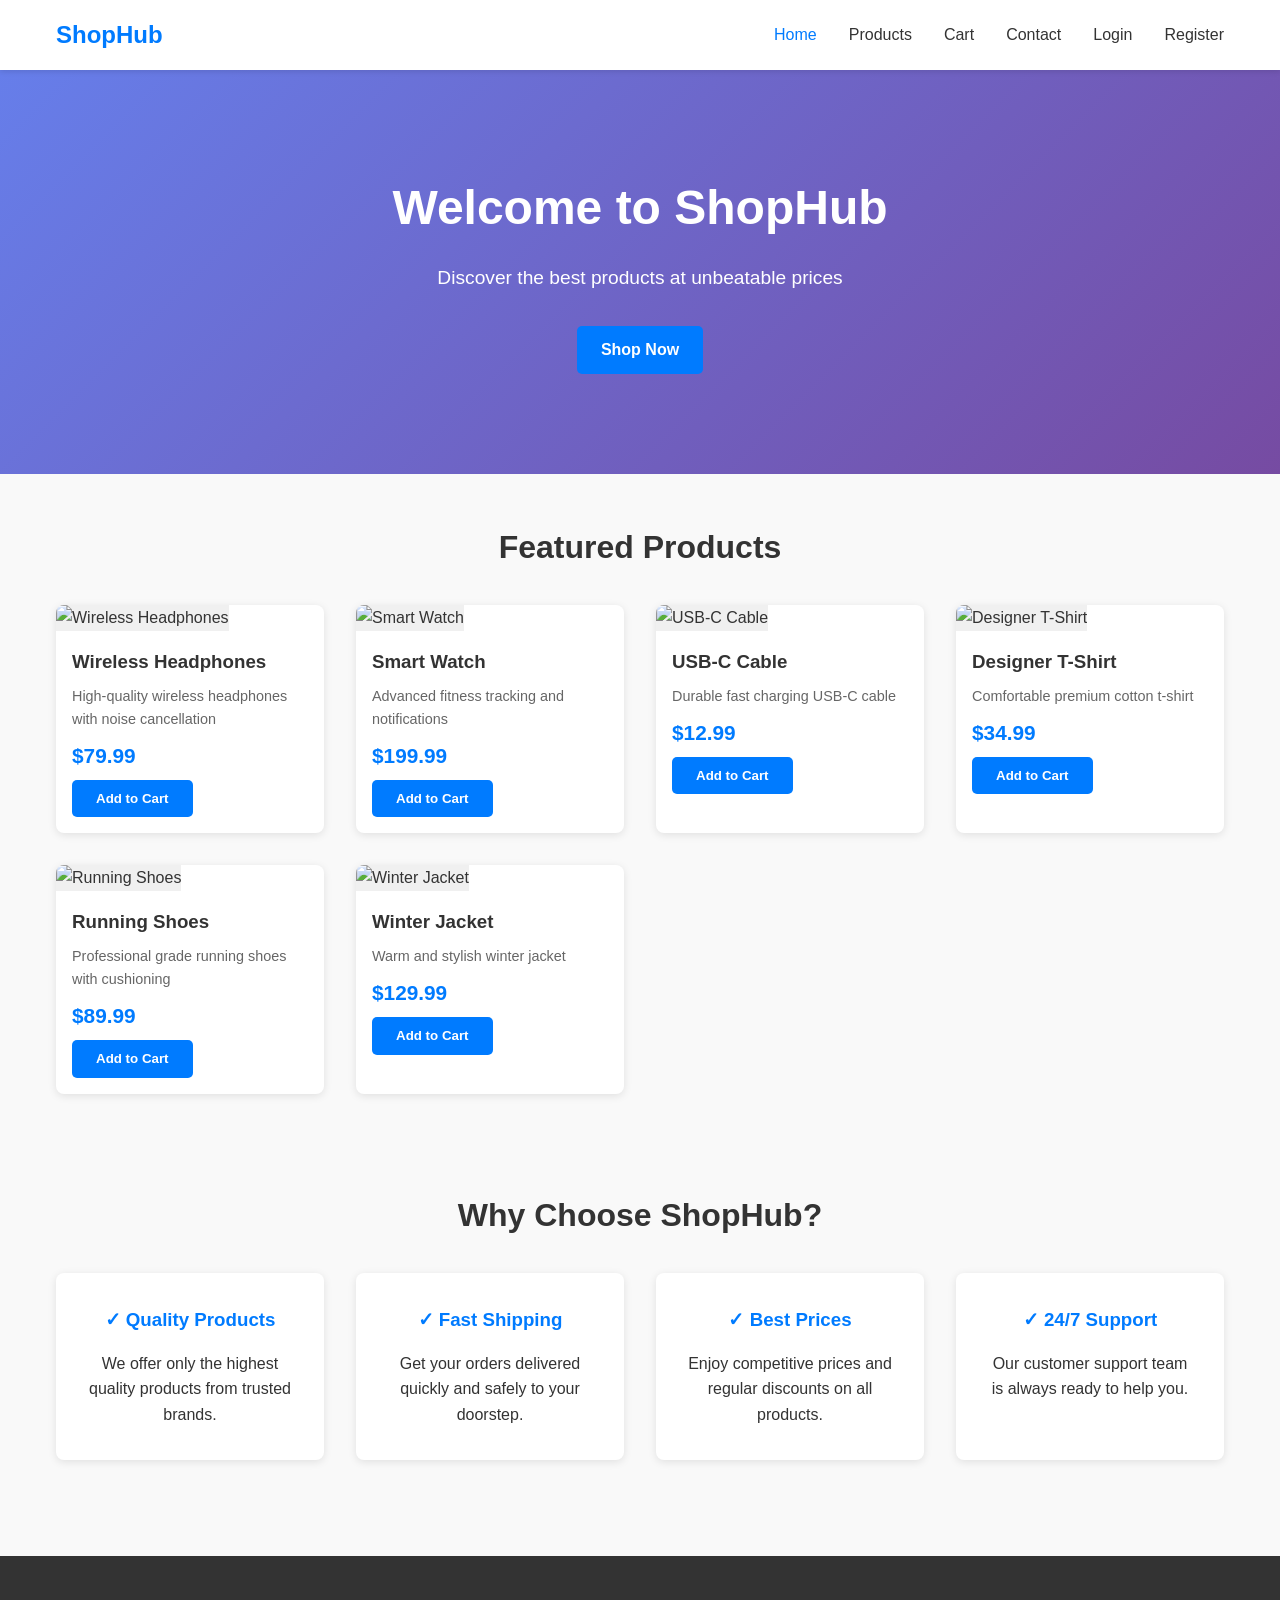
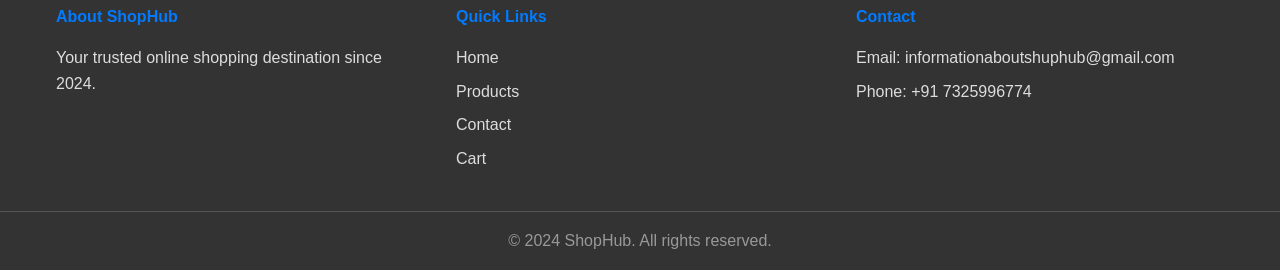
==== commit 9f34ce0e: "e commerce web page" ====
--- a/admin.html
+++ b/admin.html
@@ -15,6 +15,11 @@
         <nav class="navbar">
             <div class="container">
                 <div class="logo">ShopHub Admin</div>
+                <div class="hamburger">
+    <span></span>
+    <span></span>
+    <span></span>
+</div>
                 <ul class="nav-menu">
                     <li><a href="index.html">Back to Shop</a></li>
                     <li><a href="admin.html" class="active">Dashboard</a></li>
--- a/style.css
+++ b/style.css
@@ -1326,4 +1326,28 @@
     display: flex;
     gap: 1rem;
     margin: 1rem 0;
+}
+
+/* Mobile menu hidden by default */
+.nav-menu {
+    display: flex;
+}
+
+/* Mobile view */
+@media (max-width: 768px) {
+    .nav-menu {
+        display: none;  /* ❌ default hide */
+        flex-direction: column;
+        width: 100%;
+        background: #fff;
+    }
+
+    .nav-menu.active {
+        display: flex;  /* ✅ click pe show */
+    }
+
+    .hamburger {
+        display: block;
+        cursor: pointer;
+    }
 }
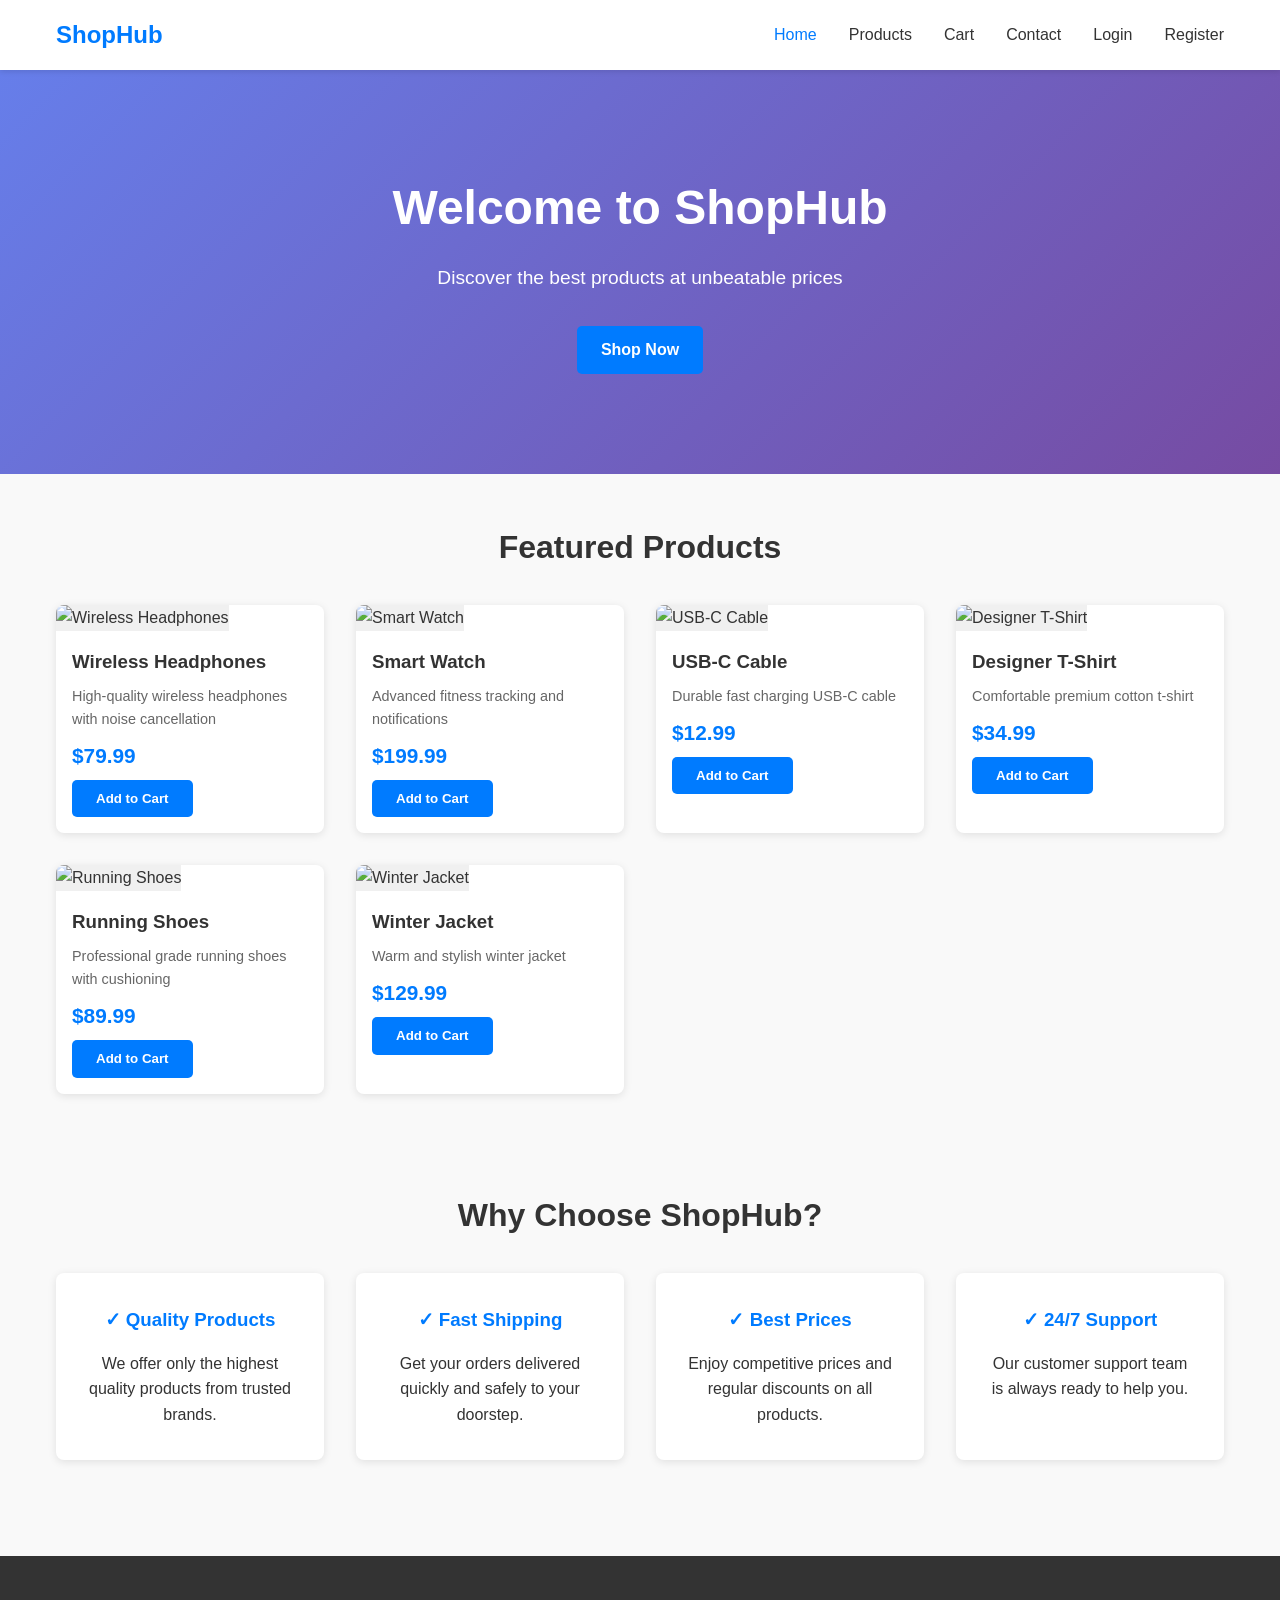
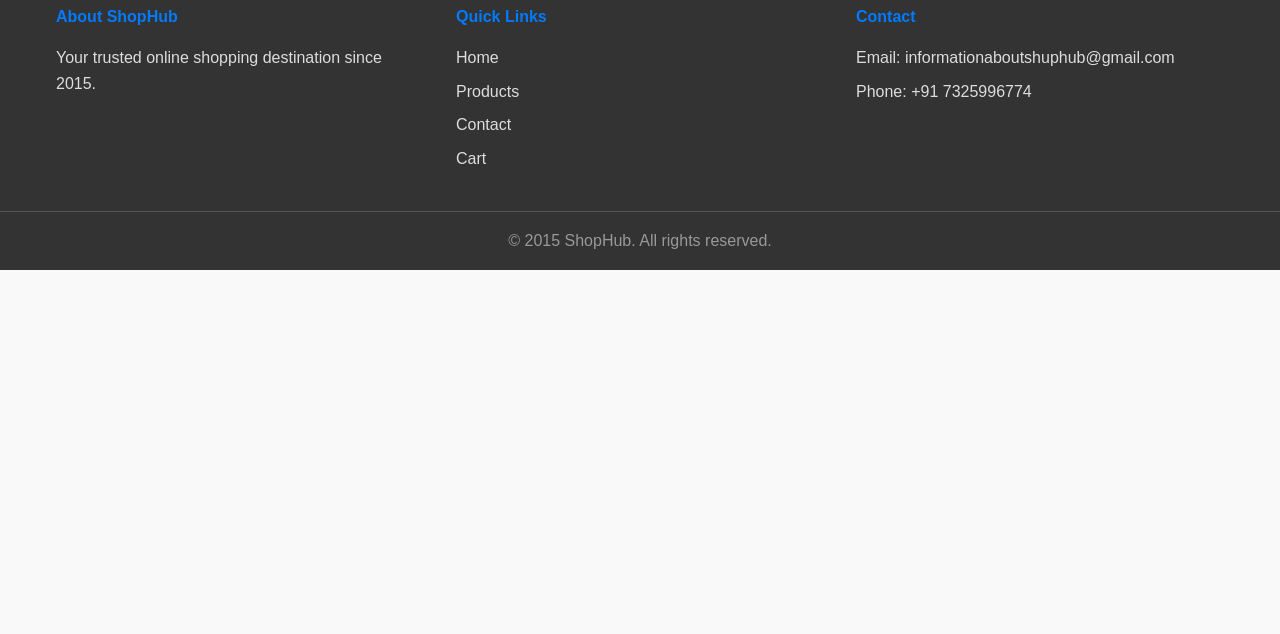
==== commit 9f890967: "e commerce web page" ====
--- a/admin.html
+++ b/admin.html
@@ -157,7 +157,7 @@
             </div>
         </div>
         <div class="footer-bottom">
-            <p>&copy; 2024 ShopHub. All rights reserved.</p>
+            <p>&copy; 2015 ShopHub. All rights reserved.</p>
         </div>
     </footer>
     <script src="script.js"></script>
--- a/style.css
+++ b/style.css
@@ -1,3 +1,5 @@
+    /*start of recent edits*/
+
 * {
     margin: 0;
     padding: 0;
@@ -1328,26 +1330,36 @@
     margin: 1rem 0;
 }
 
-/* Mobile menu hidden by default */
+/* Default desktop */
 .nav-menu {
     display: flex;
+    list-style: none;
+    gap: 2rem;
+}
+/* Hide hamburger on desktop */
+.hamburger {
+    display: none;
 }
 
 /* Mobile view */
 @media (max-width: 768px) {
-    .nav-menu {
-        display: none;  /* ❌ default hide */
-        flex-direction: column;
-        width: 100%;
-        background: #fff;
-    }
-
-    .nav-menu.active {
-        display: flex;  /* ✅ click pe show */
-    }
 
     .hamburger {
         display: block;
         cursor: pointer;
     }
+
+    .nav-menu {
+        display: none;              /* 🔴 important */
+        flex-direction: column;
+        width: 100%;
+        background-color: #fff;
+        position: absolute;
+        top: 60px;
+        left: 0;
+    }
+
+    .nav-menu.active {
+        display: flex;              /* 🟢 click pe show */
+    }
 }
